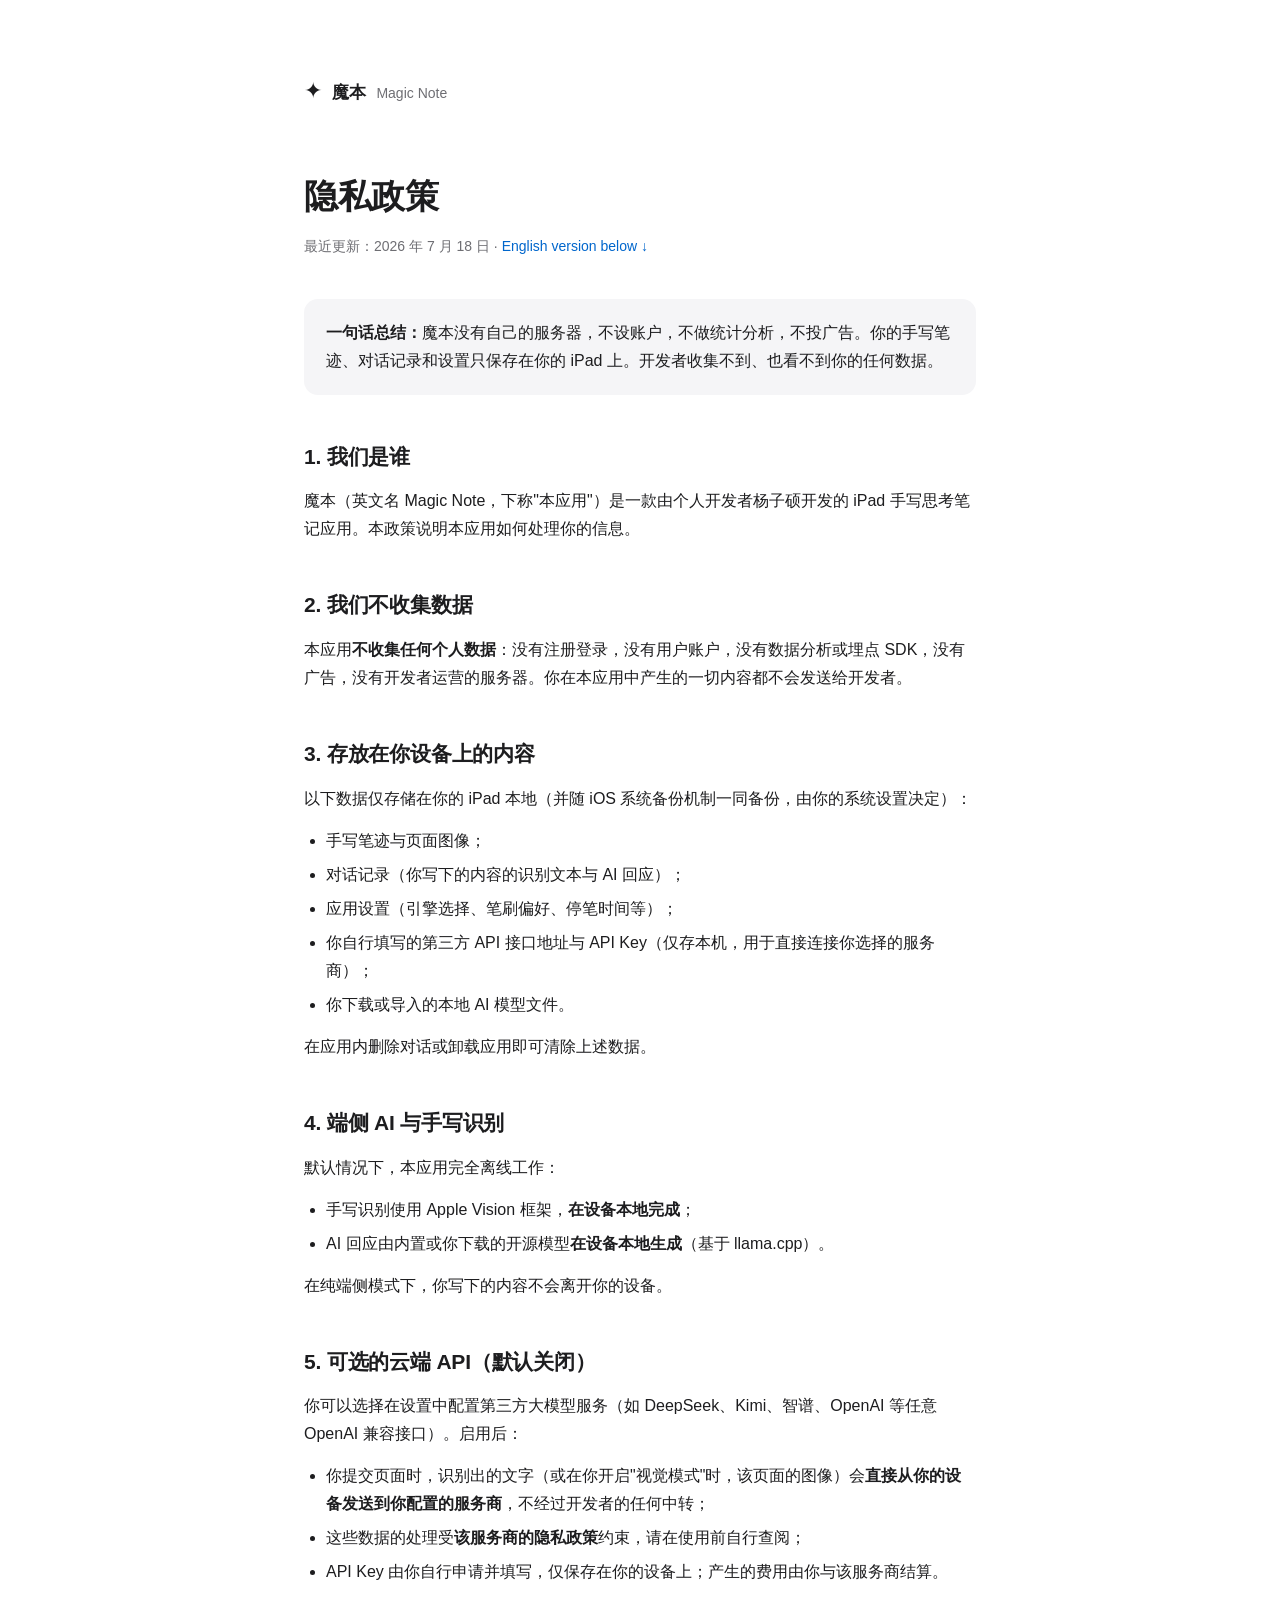
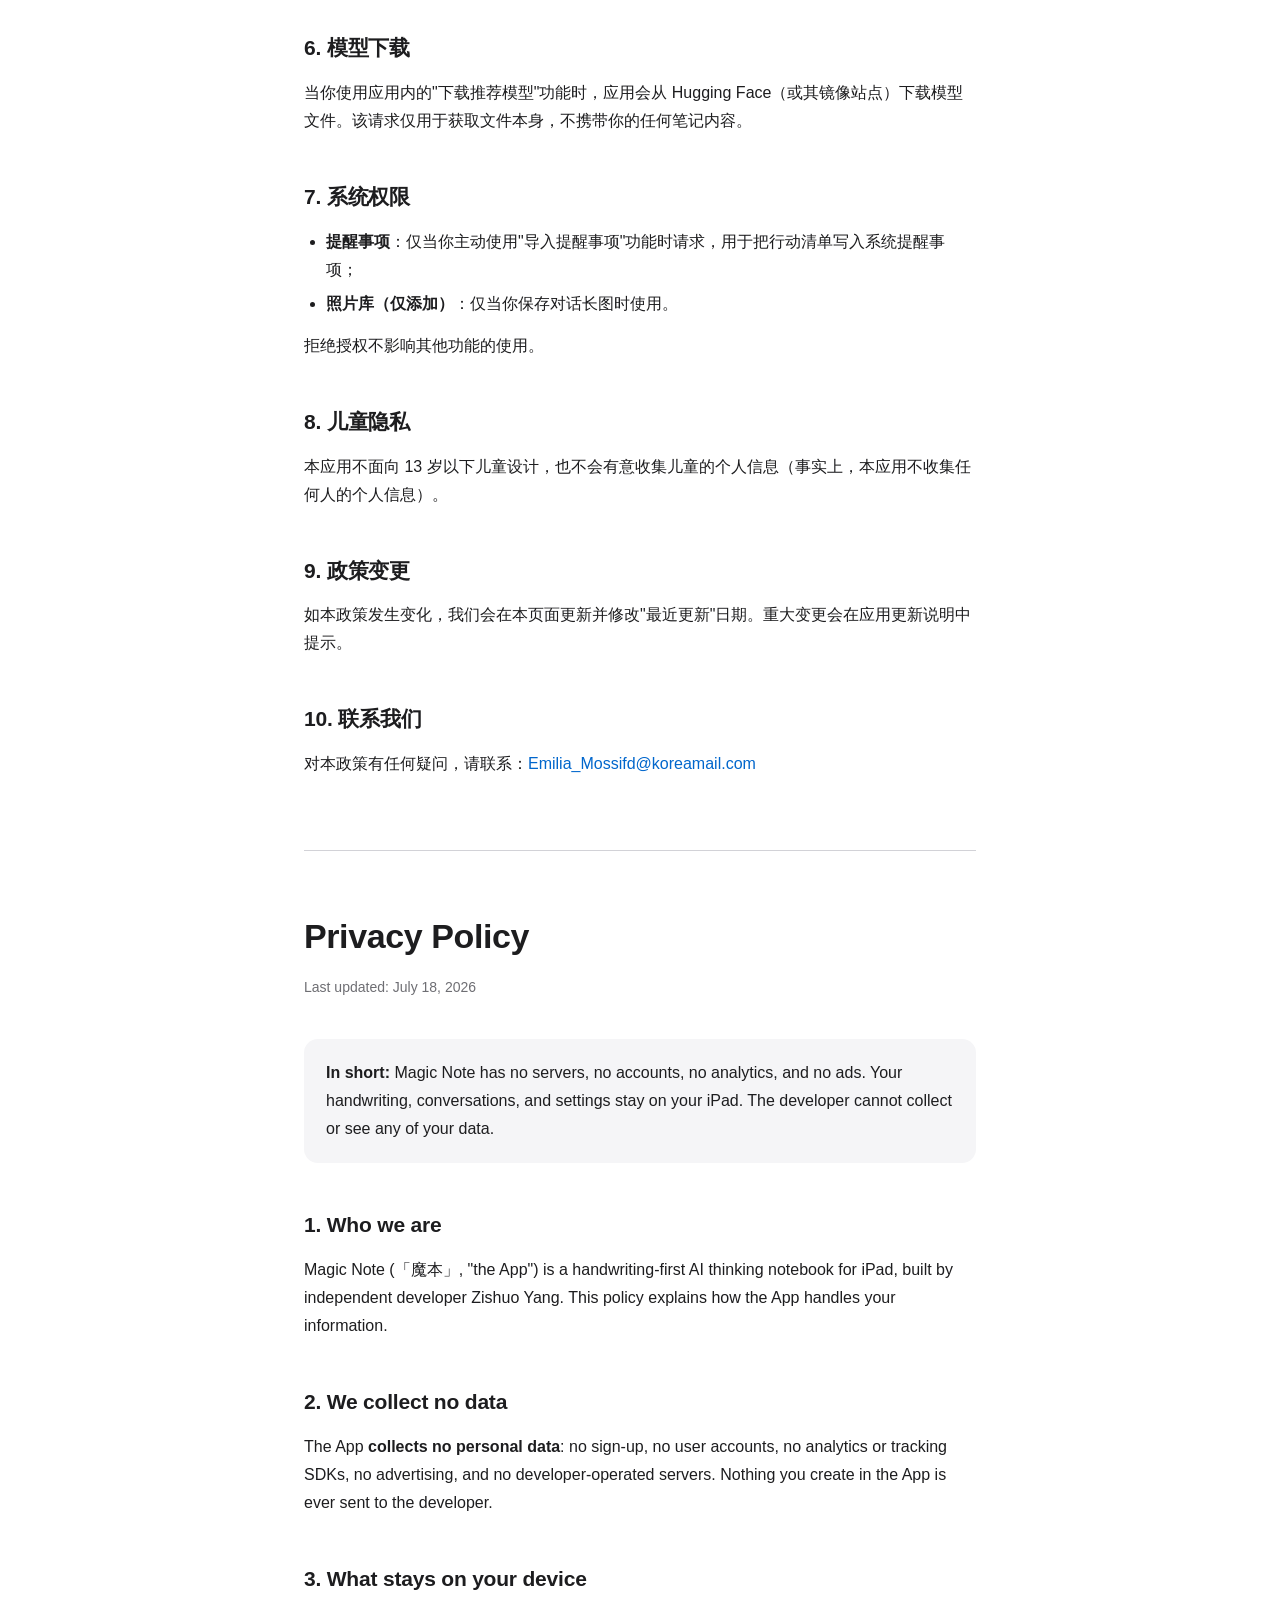
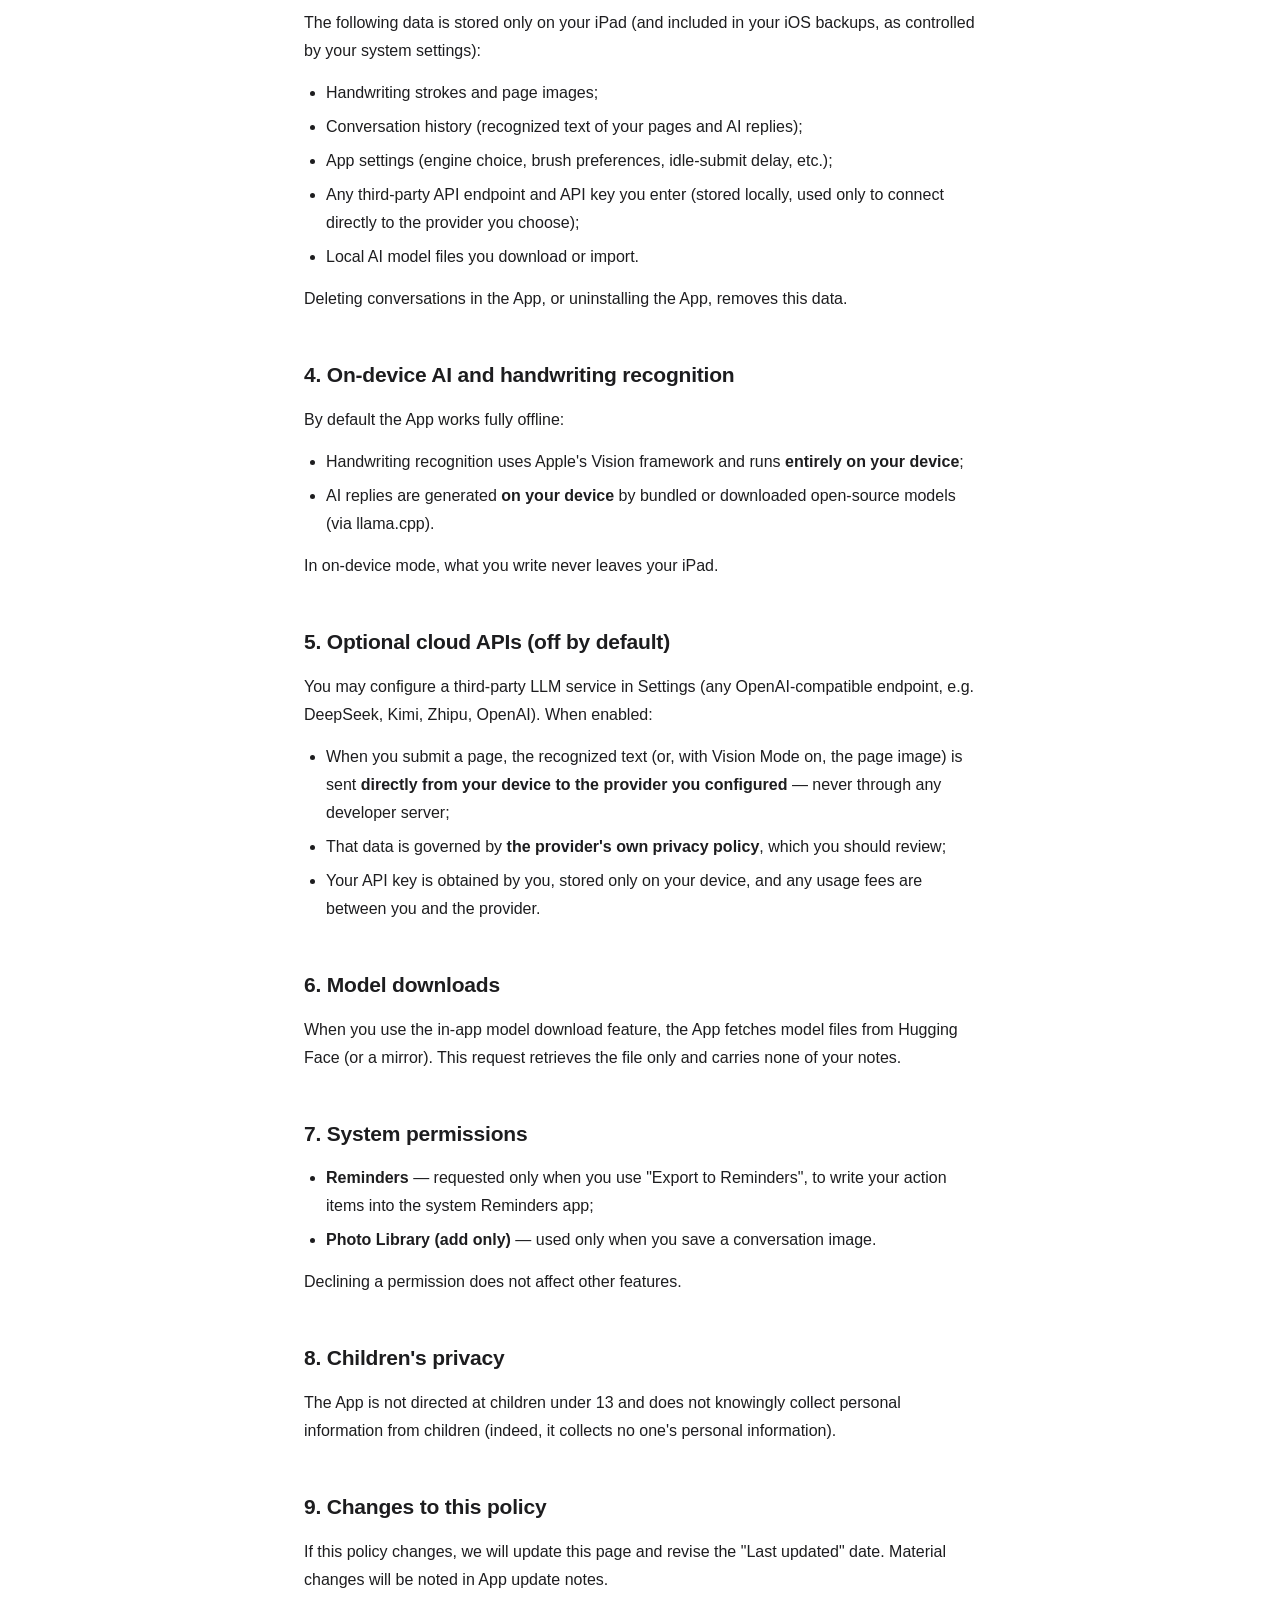
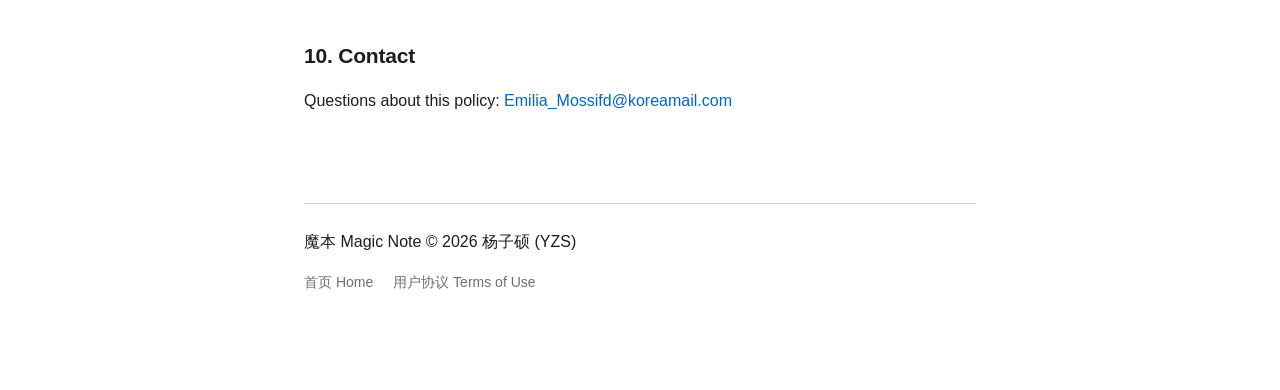
==== privacy.html @ 9b897fe8 "魔本 Magic Note 隐私政策与用户协议页面" ====
<!DOCTYPE html>
<html lang="zh-Hans">
<head>
  <meta charset="UTF-8" />
  <meta name="viewport" content="width=device-width, initial-scale=1.0" />
  <title>隐私政策 · Privacy Policy — 魔本 Magic Note</title>
  <link rel="stylesheet" href="style.css" />
</head>
<body>
  <div class="wrap">
    <header class="site">
      <a class="brand" href="index.html">
        <span class="mark">✦</span>
        <span class="name">魔本</span>
        <span class="en">Magic Note</span>
      </a>
    </header>

    <!-- ============ 中文 ============ -->
    <h1>隐私政策</h1>
    <p class="updated">最近更新：2026 年 7 月 18 日 · <a href="#english">English version below ↓</a></p>

    <div class="summary">
      <p><strong>一句话总结：</strong>魔本没有自己的服务器，不设账户，不做统计分析，不投广告。你的手写笔迹、对话记录和设置只保存在你的 iPad 上。开发者收集不到、也看不到你的任何数据。</p>
    </div>

    <h2>1. 我们是谁</h2>
    <p>魔本（英文名 Magic Note，下称"本应用"）是一款由个人开发者杨子硕开发的 iPad 手写思考笔记应用。本政策说明本应用如何处理你的信息。</p>

    <h2>2. 我们不收集数据</h2>
    <p>本应用<strong>不收集任何个人数据</strong>：没有注册登录，没有用户账户，没有数据分析或埋点 SDK，没有广告，没有开发者运营的服务器。你在本应用中产生的一切内容都不会发送给开发者。</p>

    <h2>3. 存放在你设备上的内容</h2>
    <p>以下数据仅存储在你的 iPad 本地（并随 iOS 系统备份机制一同备份，由你的系统设置决定）：</p>
    <ul>
      <li>手写笔迹与页面图像；</li>
      <li>对话记录（你写下的内容的识别文本与 AI 回应）；</li>
      <li>应用设置（引擎选择、笔刷偏好、停笔时间等）；</li>
      <li>你自行填写的第三方 API 接口地址与 API Key（仅存本机，用于直接连接你选择的服务商）；</li>
      <li>你下载或导入的本地 AI 模型文件。</li>
    </ul>
    <p>在应用内删除对话或卸载应用即可清除上述数据。</p>

    <h2>4. 端侧 AI 与手写识别</h2>
    <p>默认情况下，本应用完全离线工作：</p>
    <ul>
      <li>手写识别使用 Apple Vision 框架，<strong>在设备本地完成</strong>；</li>
      <li>AI 回应由内置或你下载的开源模型<strong>在设备本地生成</strong>（基于 llama.cpp）。</li>
    </ul>
    <p>在纯端侧模式下，你写下的内容不会离开你的设备。</p>

    <h2>5. 可选的云端 API（默认关闭）</h2>
    <p>你可以选择在设置中配置第三方大模型服务（如 DeepSeek、Kimi、智谱、OpenAI 等任意 OpenAI 兼容接口）。启用后：</p>
    <ul>
      <li>你提交页面时，识别出的文字（或在你开启"视觉模式"时，该页面的图像）会<strong>直接从你的设备发送到你配置的服务商</strong>，不经过开发者的任何中转；</li>
      <li>这些数据的处理受<strong>该服务商的隐私政策</strong>约束，请在使用前自行查阅；</li>
      <li>API Key 由你自行申请并填写，仅保存在你的设备上；产生的费用由你与该服务商结算。</li>
    </ul>

    <h2>6. 模型下载</h2>
    <p>当你使用应用内的"下载推荐模型"功能时，应用会从 Hugging Face（或其镜像站点）下载模型文件。该请求仅用于获取文件本身，不携带你的任何笔记内容。</p>

    <h2>7. 系统权限</h2>
    <ul>
      <li><strong>提醒事项</strong>：仅当你主动使用"导入提醒事项"功能时请求，用于把行动清单写入系统提醒事项；</li>
      <li><strong>照片库（仅添加）</strong>：仅当你保存对话长图时使用。</li>
    </ul>
    <p>拒绝授权不影响其他功能的使用。</p>

    <h2>8. 儿童隐私</h2>
    <p>本应用不面向 13 岁以下儿童设计，也不会有意收集儿童的个人信息（事实上，本应用不收集任何人的个人信息）。</p>

    <h2>9. 政策变更</h2>
    <p>如本政策发生变化，我们会在本页面更新并修改"最近更新"日期。重大变更会在应用更新说明中提示。</p>

    <h2>10. 联系我们</h2>
    <p>对本政策有任何疑问，请联系：<a href="mailto:Emilia_Mossifd@koreamail.com">Emilia_Mossifd@koreamail.com</a></p>

    <hr class="lang-divider" id="english" />

    <!-- ============ English ============ -->
    <h1>Privacy Policy</h1>
    <p class="updated">Last updated: July 18, 2026</p>

    <div class="summary">
      <p><strong>In short:</strong> Magic Note has no servers, no accounts, no analytics, and no ads. Your handwriting, conversations, and settings stay on your iPad. The developer cannot collect or see any of your data.</p>
    </div>

    <h2>1. Who we are</h2>
    <p>Magic Note (「魔本」, "the App") is a handwriting-first AI thinking notebook for iPad, built by independent developer Zishuo Yang. This policy explains how the App handles your information.</p>

    <h2>2. We collect no data</h2>
    <p>The App <strong>collects no personal data</strong>: no sign-up, no user accounts, no analytics or tracking SDKs, no advertising, and no developer-operated servers. Nothing you create in the App is ever sent to the developer.</p>

    <h2>3. What stays on your device</h2>
    <p>The following data is stored only on your iPad (and included in your iOS backups, as controlled by your system settings):</p>
    <ul>
      <li>Handwriting strokes and page images;</li>
      <li>Conversation history (recognized text of your pages and AI replies);</li>
      <li>App settings (engine choice, brush preferences, idle-submit delay, etc.);</li>
      <li>Any third-party API endpoint and API key you enter (stored locally, used only to connect directly to the provider you choose);</li>
      <li>Local AI model files you download or import.</li>
    </ul>
    <p>Deleting conversations in the App, or uninstalling the App, removes this data.</p>

    <h2>4. On-device AI and handwriting recognition</h2>
    <p>By default the App works fully offline:</p>
    <ul>
      <li>Handwriting recognition uses Apple's Vision framework and runs <strong>entirely on your device</strong>;</li>
      <li>AI replies are generated <strong>on your device</strong> by bundled or downloaded open-source models (via llama.cpp).</li>
    </ul>
    <p>In on-device mode, what you write never leaves your iPad.</p>

    <h2>5. Optional cloud APIs (off by default)</h2>
    <p>You may configure a third-party LLM service in Settings (any OpenAI-compatible endpoint, e.g. DeepSeek, Kimi, Zhipu, OpenAI). When enabled:</p>
    <ul>
      <li>When you submit a page, the recognized text (or, with Vision Mode on, the page image) is sent <strong>directly from your device to the provider you configured</strong> — never through any developer server;</li>
      <li>That data is governed by <strong>the provider's own privacy policy</strong>, which you should review;</li>
      <li>Your API key is obtained by you, stored only on your device, and any usage fees are between you and the provider.</li>
    </ul>

    <h2>6. Model downloads</h2>
    <p>When you use the in-app model download feature, the App fetches model files from Hugging Face (or a mirror). This request retrieves the file only and carries none of your notes.</p>

    <h2>7. System permissions</h2>
    <ul>
      <li><strong>Reminders</strong> — requested only when you use "Export to Reminders", to write your action items into the system Reminders app;</li>
      <li><strong>Photo Library (add only)</strong> — used only when you save a conversation image.</li>
    </ul>
    <p>Declining a permission does not affect other features.</p>

    <h2>8. Children's privacy</h2>
    <p>The App is not directed at children under 13 and does not knowingly collect personal information from children (indeed, it collects no one's personal information).</p>

    <h2>9. Changes to this policy</h2>
    <p>If this policy changes, we will update this page and revise the "Last updated" date. Material changes will be noted in App update notes.</p>

    <h2>10. Contact</h2>
    <p>Questions about this policy: <a href="mailto:Emilia_Mossifd@koreamail.com">Emilia_Mossifd@koreamail.com</a></p>

    <footer class="site">
      <p>魔本 Magic Note © 2026 杨子硕 (YZS)</p>
      <nav class="pages">
        <a href="index.html">首页 Home</a>
        <a href="terms.html">用户协议 Terms of Use</a>
      </nav>
    </footer>
  </div>
</body>
</html>
---- style.css ----
:root {
  --ink: #1d1d1f;
  --secondary: #6e6e73;
  --hairline: #d2d2d7;
  --accent: #0066cc;
  --paper: #ffffff;
}

* { margin: 0; padding: 0; box-sizing: border-box; }

body {
  font-family: -apple-system, BlinkMacSystemFont, "SF Pro Text", "PingFang SC",
    "Hiragino Sans GB", "Segoe UI", Roboto, "Helvetica Neue", Arial, sans-serif;
  background: var(--paper);
  color: var(--ink);
  line-height: 1.75;
  -webkit-font-smoothing: antialiased;
}

.wrap {
  max-width: 720px;
  margin: 0 auto;
  padding: 48px 24px 96px;
}

header.site {
  padding-top: 24px;
  margin-bottom: 56px;
}

.brand {
  display: flex;
  align-items: baseline;
  gap: 10px;
  text-decoration: none;
  color: var(--ink);
}

.brand .mark { font-size: 22px; }

.brand .name {
  font-size: 17px;
  font-weight: 600;
  letter-spacing: 0.2px;
}

.brand .en {
  font-size: 14px;
  color: var(--secondary);
  font-weight: 400;
}

h1 {
  font-size: 34px;
  font-weight: 700;
  letter-spacing: -0.4px;
  margin-bottom: 8px;
}

.updated {
  color: var(--secondary);
  font-size: 14px;
  margin-bottom: 40px;
}

h2 {
  font-size: 21px;
  font-weight: 600;
  margin: 44px 0 12px;
  letter-spacing: -0.2px;
}

h3 {
  font-size: 17px;
  font-weight: 600;
  margin: 28px 0 8px;
}

p, li { font-size: 16px; color: var(--ink); }

p { margin-bottom: 14px; }

ul, ol { padding-left: 22px; margin-bottom: 14px; }

li { margin-bottom: 6px; }

a { color: var(--accent); text-decoration: none; }
a:hover { text-decoration: underline; }

.lang-divider {
  margin: 72px 0 56px;
  border: none;
  border-top: 1px solid var(--hairline);
  position: relative;
}

.summary {
  background: #f5f5f7;
  border-radius: 14px;
  padding: 20px 22px;
  margin: 24px 0 8px;
}

.summary p { margin-bottom: 6px; }
.summary p:last-child { margin-bottom: 0; }

footer.site {
  margin-top: 88px;
  padding-top: 24px;
  border-top: 1px solid var(--hairline);
  color: var(--secondary);
  font-size: 13px;
}

footer.site a { color: var(--secondary); }

nav.pages {
  display: flex;
  gap: 20px;
  margin-top: 14px;
  font-size: 14px;
}

.card-list { list-style: none; padding: 0; margin-top: 32px; }

.card-list li {
  border: 1px solid var(--hairline);
  border-radius: 14px;
  margin-bottom: 16px;
}

.card-list a {
  display: block;
  padding: 22px 24px;
  color: var(--ink);
}

.card-list a:hover { text-decoration: none; background: #f5f5f7; border-radius: 14px; }

.card-list .title { font-size: 18px; font-weight: 600; }

.card-list .sub { font-size: 14px; color: var(--secondary); margin-top: 2px; }
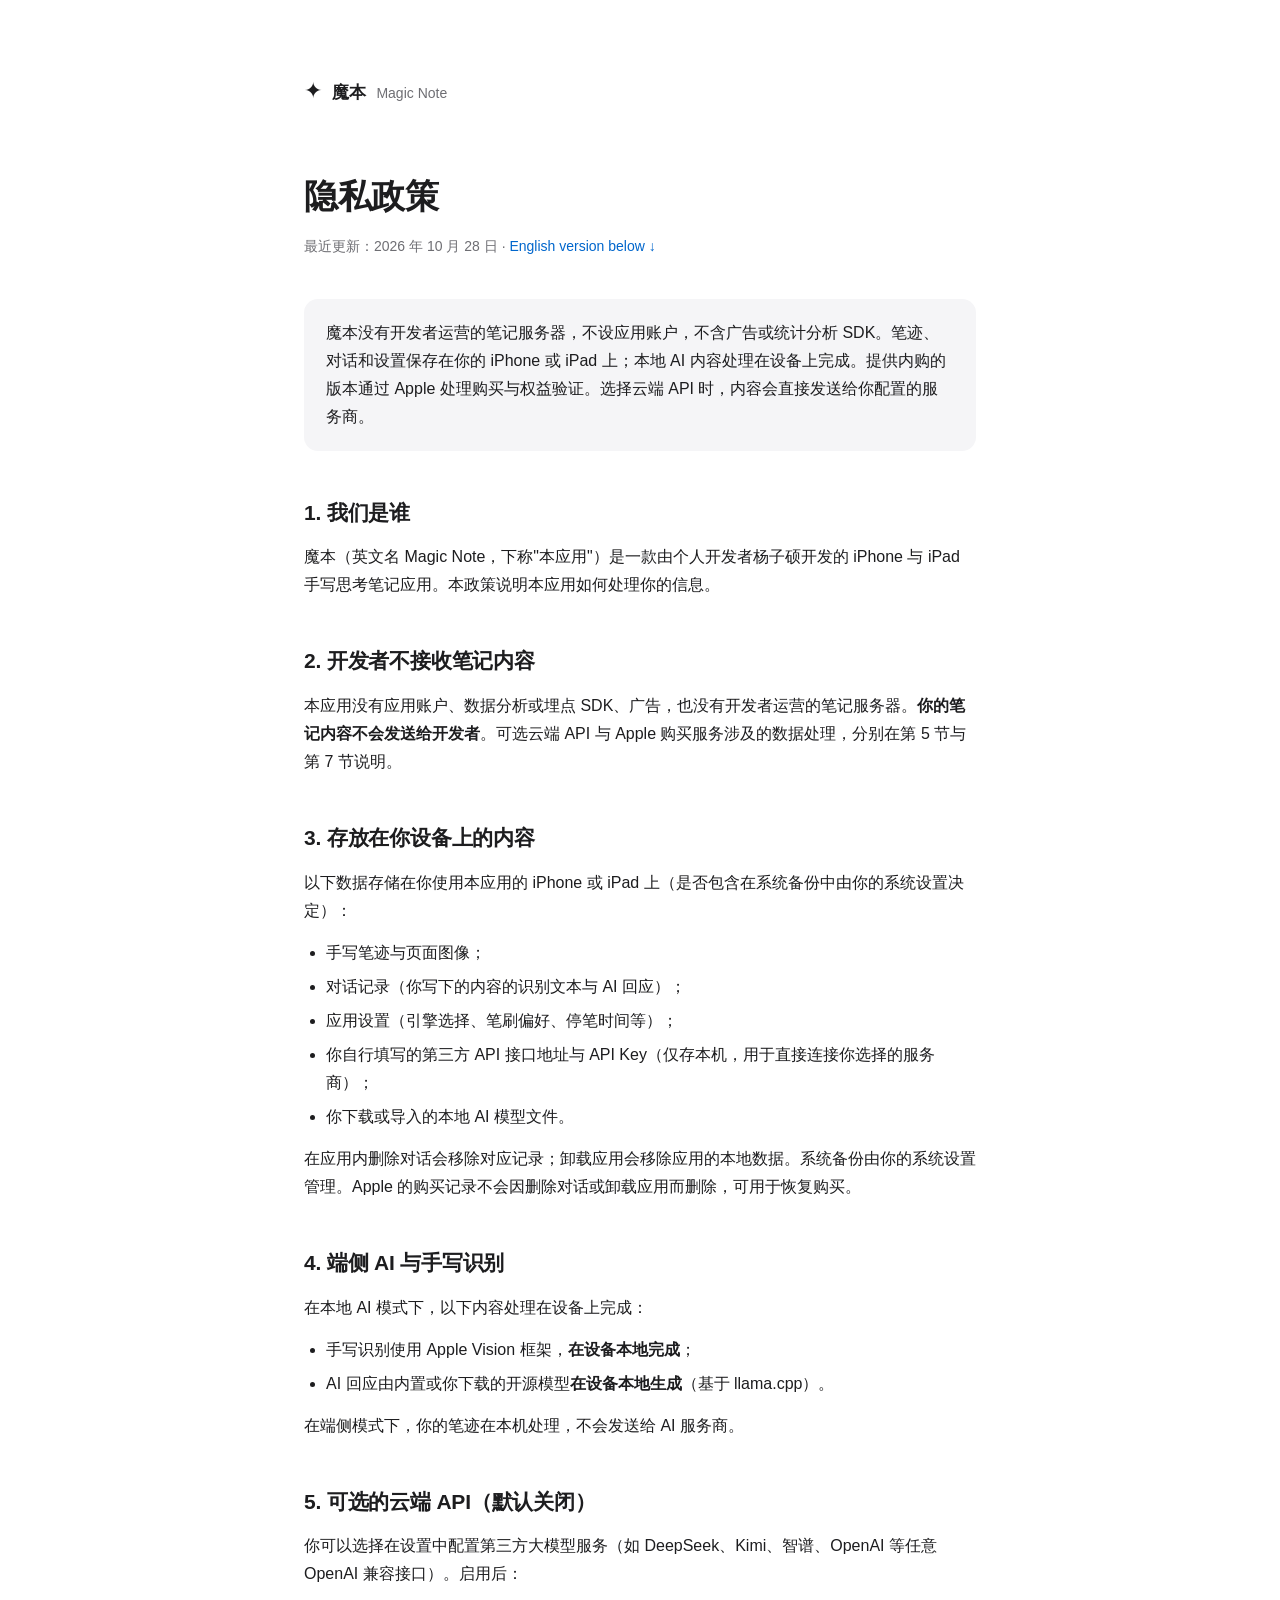
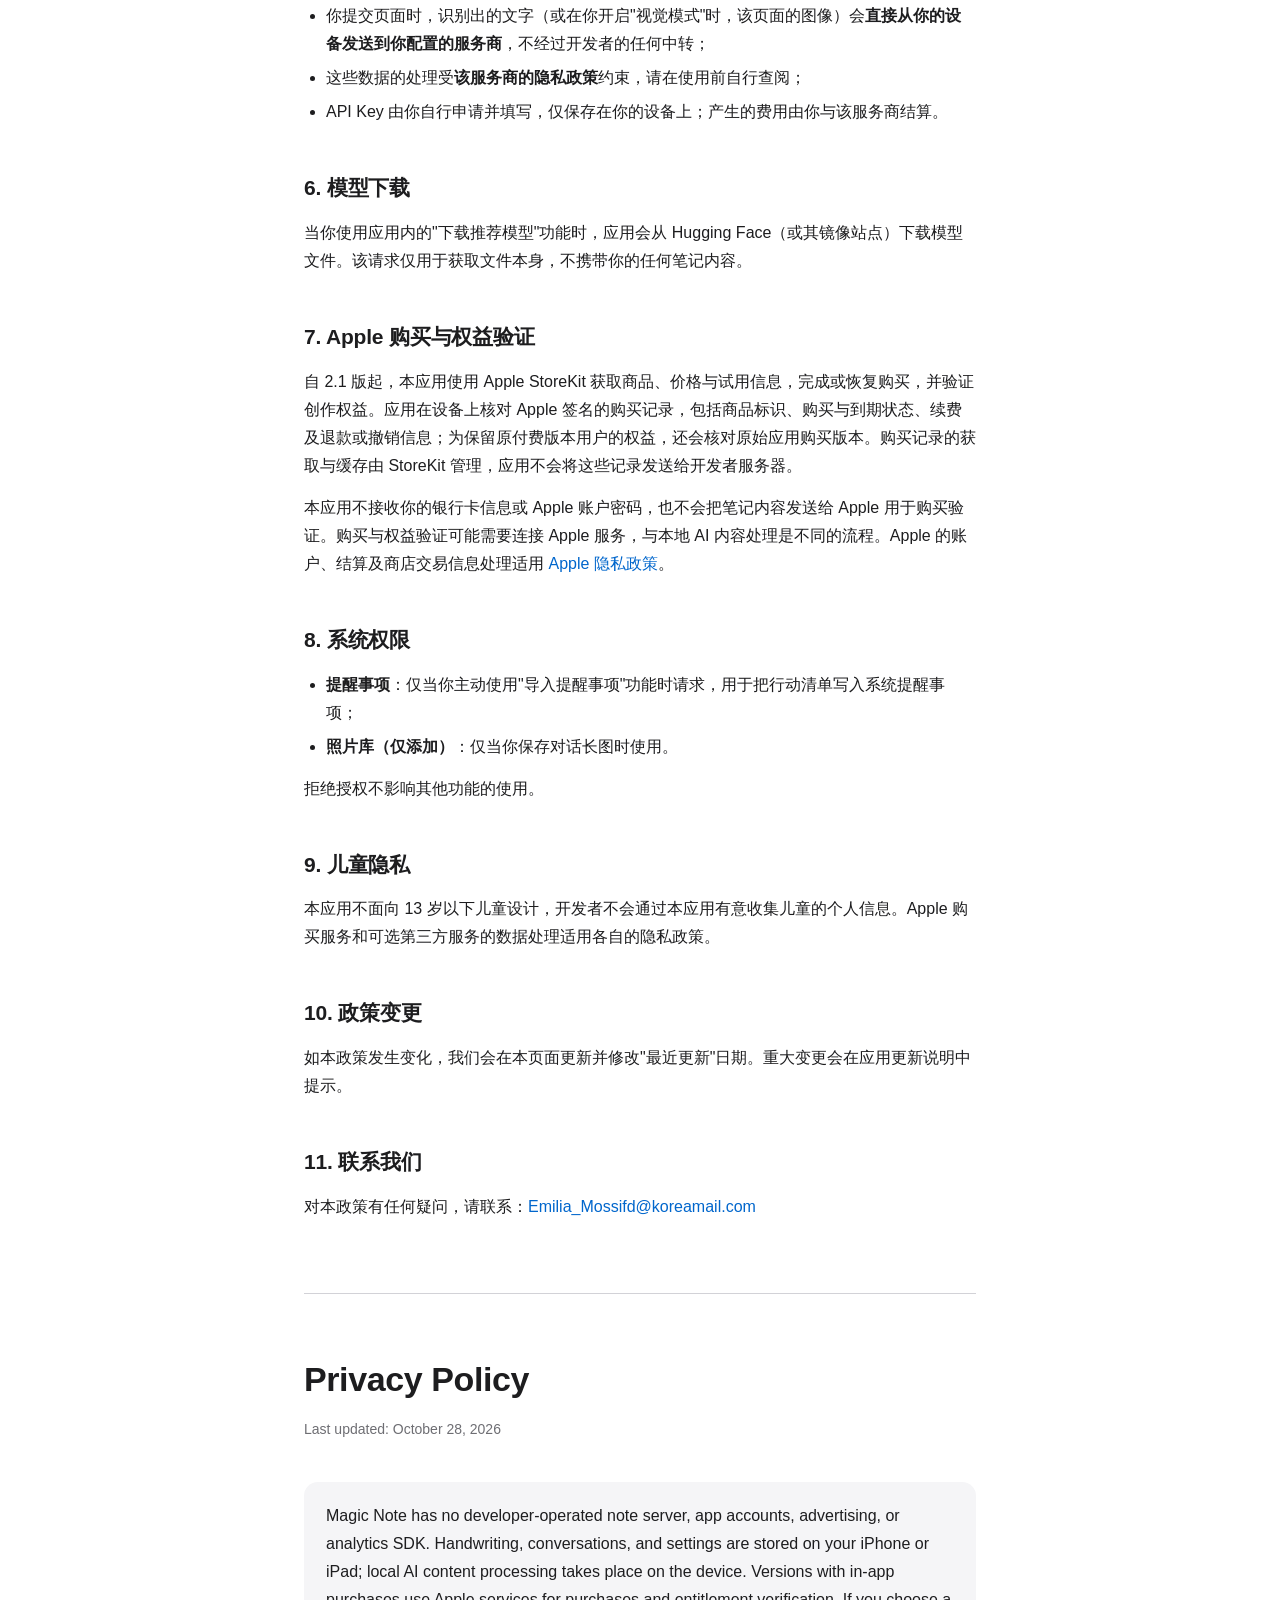
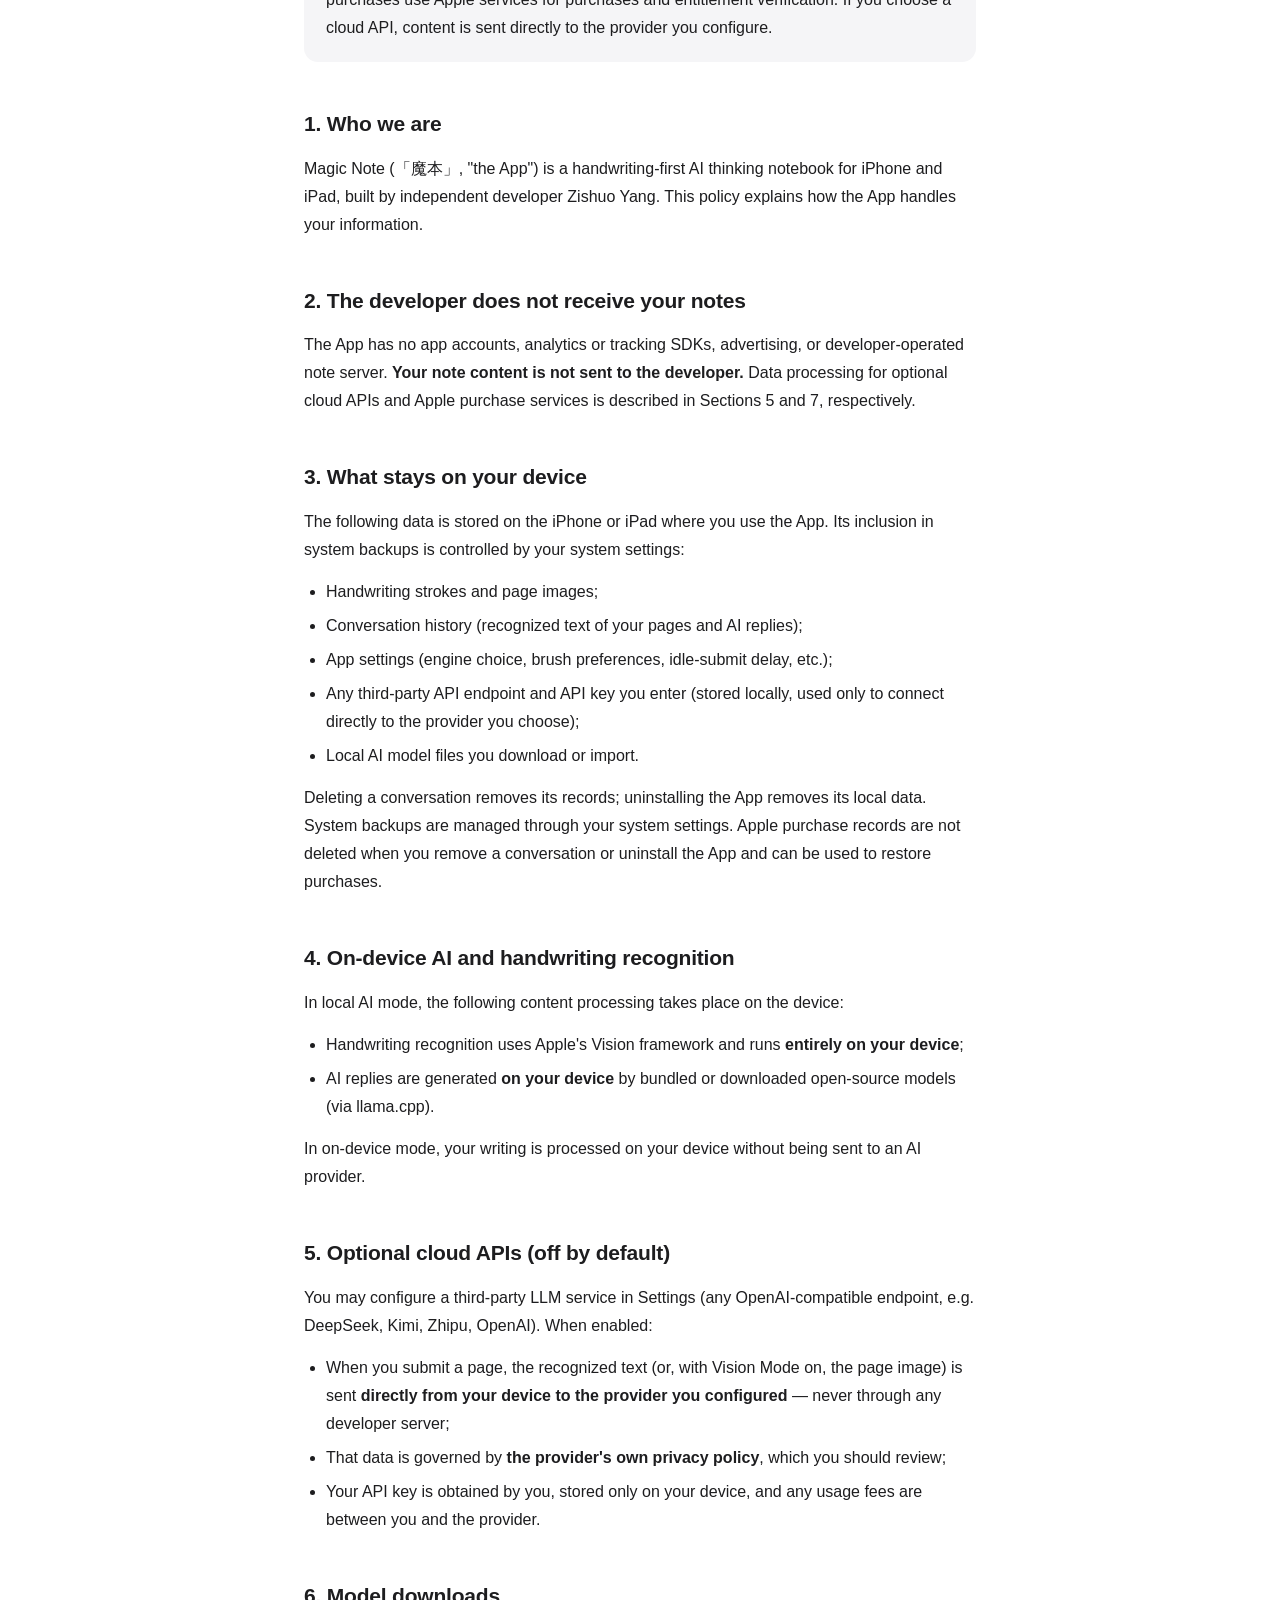
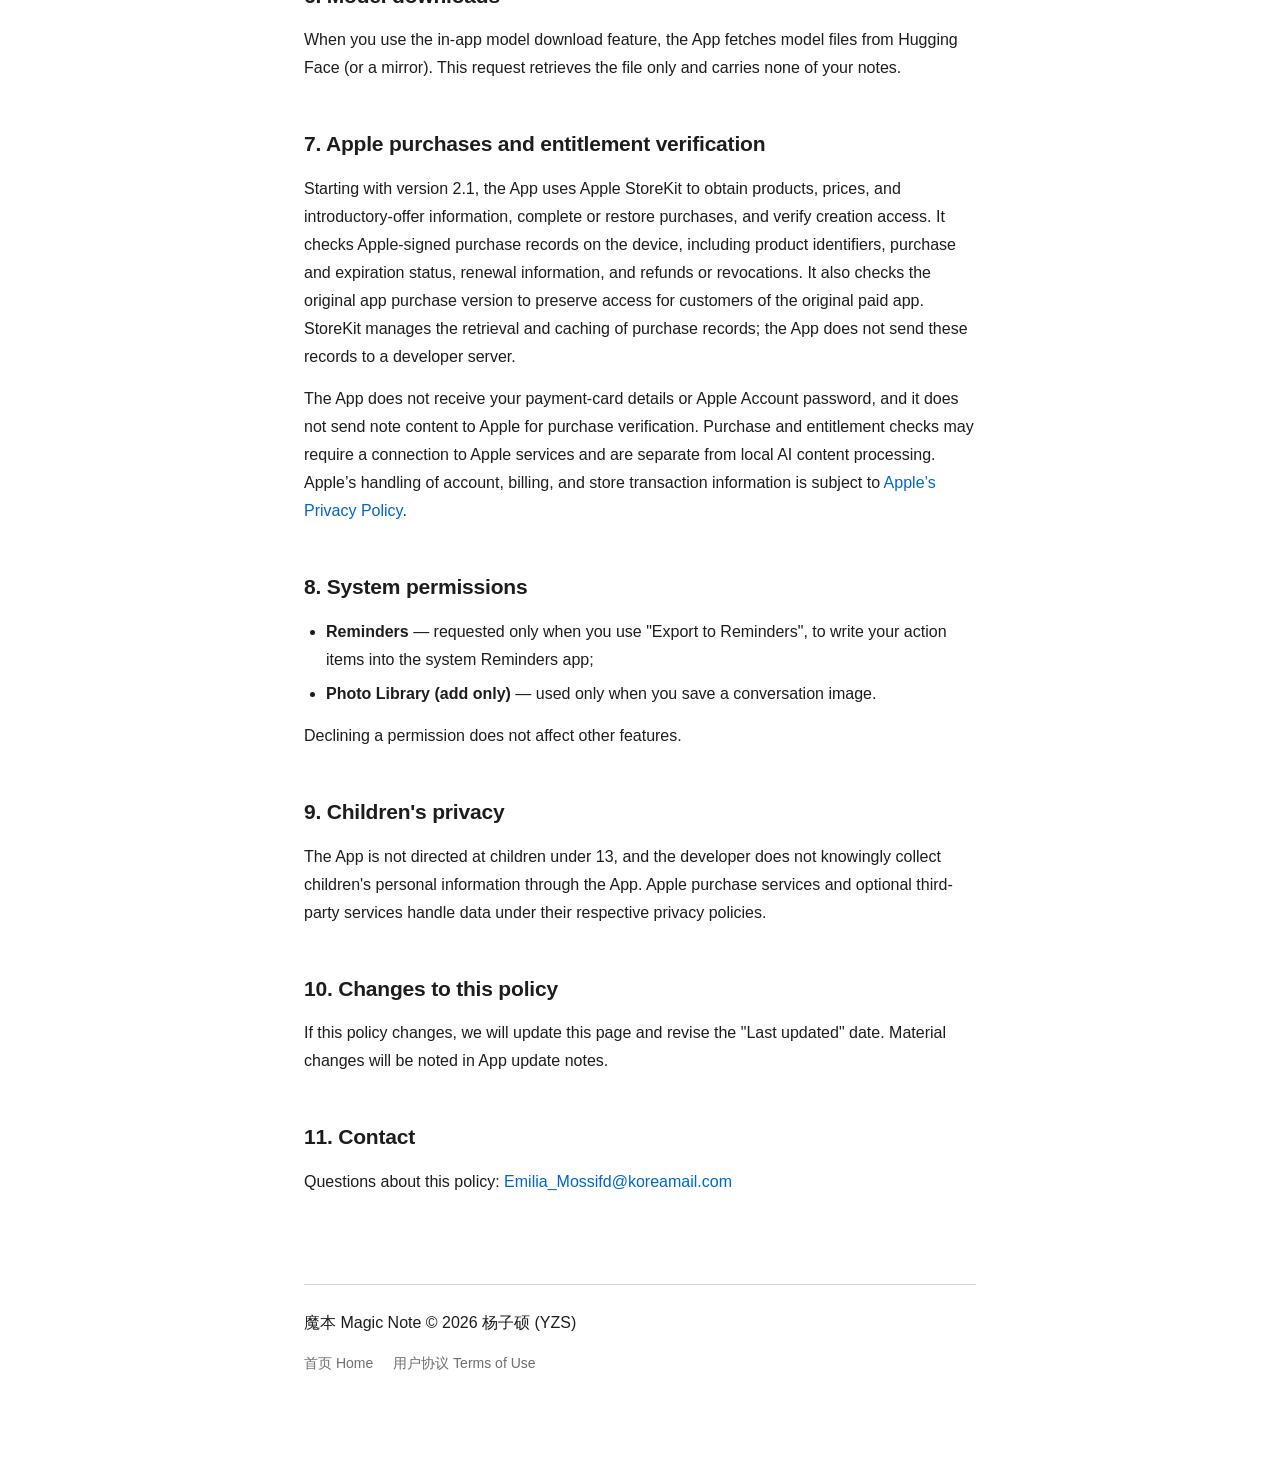
==== commit 67e5e890: "Update purchase privacy disclosures for Magic Note 2.1" ====
--- a/privacy.html
+++ b/privacy.html
@@ -18,20 +18,20 @@
 
     <!-- ============ 中文 ============ -->
     <h1>隐私政策</h1>
-    <p class="updated">最近更新：2026 年 7 月 18 日 · <a href="#english">English version below ↓</a></p>
+    <p class="updated">最近更新：2026 年 10 月 28 日 · <a href="#english">English version below ↓</a></p>
 
     <div class="summary">
-      <p><strong>一句话总结：</strong>魔本没有自己的服务器，不设账户，不做统计分析，不投广告。你的手写笔迹、对话记录和设置只保存在你的 iPad 上。开发者收集不到、也看不到你的任何数据。</p>
+      <p>魔本没有开发者运营的笔记服务器，不设应用账户，不含广告或统计分析 SDK。笔迹、对话和设置保存在你的 iPhone 或 iPad 上；本地 AI 内容处理在设备上完成。提供内购的版本通过 Apple 处理购买与权益验证。选择云端 API 时，内容会直接发送给你配置的服务商。</p>
     </div>
 
     <h2>1. 我们是谁</h2>
-    <p>魔本（英文名 Magic Note，下称"本应用"）是一款由个人开发者杨子硕开发的 iPad 手写思考笔记应用。本政策说明本应用如何处理你的信息。</p>
+    <p>魔本（英文名 Magic Note，下称"本应用"）是一款由个人开发者杨子硕开发的 iPhone 与 iPad 手写思考笔记应用。本政策说明本应用如何处理你的信息。</p>
 
-    <h2>2. 我们不收集数据</h2>
-    <p>本应用<strong>不收集任何个人数据</strong>：没有注册登录，没有用户账户，没有数据分析或埋点 SDK，没有广告，没有开发者运营的服务器。你在本应用中产生的一切内容都不会发送给开发者。</p>
+    <h2>2. 开发者不接收笔记内容</h2>
+    <p>本应用没有应用账户、数据分析或埋点 SDK、广告，也没有开发者运营的笔记服务器。<strong>你的笔记内容不会发送给开发者</strong>。可选云端 API 与 Apple 购买服务涉及的数据处理，分别在第 5 节与第 7 节说明。</p>
 
     <h2>3. 存放在你设备上的内容</h2>
-    <p>以下数据仅存储在你的 iPad 本地（并随 iOS 系统备份机制一同备份，由你的系统设置决定）：</p>
+    <p>以下数据存储在你使用本应用的 iPhone 或 iPad 上（是否包含在系统备份中由你的系统设置决定）：</p>
     <ul>
       <li>手写笔迹与页面图像；</li>
       <li>对话记录（你写下的内容的识别文本与 AI 回应）；</li>
@@ -39,15 +39,15 @@
       <li>你自行填写的第三方 API 接口地址与 API Key（仅存本机，用于直接连接你选择的服务商）；</li>
       <li>你下载或导入的本地 AI 模型文件。</li>
     </ul>
-    <p>在应用内删除对话或卸载应用即可清除上述数据。</p>
+    <p>在应用内删除对话会移除对应记录；卸载应用会移除应用的本地数据。系统备份由你的系统设置管理。Apple 的购买记录不会因删除对话或卸载应用而删除，可用于恢复购买。</p>
 
     <h2>4. 端侧 AI 与手写识别</h2>
-    <p>默认情况下，本应用完全离线工作：</p>
+    <p>在本地 AI 模式下，以下内容处理在设备上完成：</p>
     <ul>
       <li>手写识别使用 Apple Vision 框架，<strong>在设备本地完成</strong>；</li>
       <li>AI 回应由内置或你下载的开源模型<strong>在设备本地生成</strong>（基于 llama.cpp）。</li>
     </ul>
-    <p>在纯端侧模式下，你写下的内容不会离开你的设备。</p>
+    <p>在端侧模式下，你的笔迹在本机处理，不会发送给 AI 服务商。</p>
 
     <h2>5. 可选的云端 API（默认关闭）</h2>
     <p>你可以选择在设置中配置第三方大模型服务（如 DeepSeek、Kimi、智谱、OpenAI 等任意 OpenAI 兼容接口）。启用后：</p>
@@ -60,40 +60,44 @@
     <h2>6. 模型下载</h2>
     <p>当你使用应用内的"下载推荐模型"功能时，应用会从 Hugging Face（或其镜像站点）下载模型文件。该请求仅用于获取文件本身，不携带你的任何笔记内容。</p>
 
-    <h2>7. 系统权限</h2>
+    <h2>7. Apple 购买与权益验证</h2>
+    <p>自 2.1 版起，本应用使用 Apple StoreKit 获取商品、价格与试用信息，完成或恢复购买，并验证创作权益。应用在设备上核对 Apple 签名的购买记录，包括商品标识、购买与到期状态、续费及退款或撤销信息；为保留原付费版本用户的权益，还会核对原始应用购买版本。购买记录的获取与缓存由 StoreKit 管理，应用不会将这些记录发送给开发者服务器。</p>
+    <p>本应用不接收你的银行卡信息或 Apple 账户密码，也不会把笔记内容发送给 Apple 用于购买验证。购买与权益验证可能需要连接 Apple 服务，与本地 AI 内容处理是不同的流程。Apple 的账户、结算及商店交易信息处理适用 <a href="https://www.apple.com/legal/privacy/">Apple 隐私政策</a>。</p>
+
+    <h2>8. 系统权限</h2>
     <ul>
       <li><strong>提醒事项</strong>：仅当你主动使用"导入提醒事项"功能时请求，用于把行动清单写入系统提醒事项；</li>
       <li><strong>照片库（仅添加）</strong>：仅当你保存对话长图时使用。</li>
     </ul>
     <p>拒绝授权不影响其他功能的使用。</p>
 
-    <h2>8. 儿童隐私</h2>
-    <p>本应用不面向 13 岁以下儿童设计，也不会有意收集儿童的个人信息（事实上，本应用不收集任何人的个人信息）。</p>
+    <h2>9. 儿童隐私</h2>
+    <p>本应用不面向 13 岁以下儿童设计，开发者不会通过本应用有意收集儿童的个人信息。Apple 购买服务和可选第三方服务的数据处理适用各自的隐私政策。</p>
 
-    <h2>9. 政策变更</h2>
+    <h2>10. 政策变更</h2>
     <p>如本政策发生变化，我们会在本页面更新并修改"最近更新"日期。重大变更会在应用更新说明中提示。</p>
 
-    <h2>10. 联系我们</h2>
+    <h2>11. 联系我们</h2>
     <p>对本政策有任何疑问，请联系：<a href="mailto:Emilia_Mossifd@koreamail.com">Emilia_Mossifd@koreamail.com</a></p>
 
     <hr class="lang-divider" id="english" />
 
     <!-- ============ English ============ -->
     <h1>Privacy Policy</h1>
-    <p class="updated">Last updated: July 18, 2026</p>
+    <p class="updated">Last updated: October 28, 2026</p>
 
     <div class="summary">
-      <p><strong>In short:</strong> Magic Note has no servers, no accounts, no analytics, and no ads. Your handwriting, conversations, and settings stay on your iPad. The developer cannot collect or see any of your data.</p>
+      <p>Magic Note has no developer-operated note server, app accounts, advertising, or analytics SDK. Handwriting, conversations, and settings are stored on your iPhone or iPad; local AI content processing takes place on the device. Versions with in-app purchases use Apple services for purchases and entitlement verification. If you choose a cloud API, content is sent directly to the provider you configure.</p>
     </div>
 
     <h2>1. Who we are</h2>
-    <p>Magic Note (「魔本」, "the App") is a handwriting-first AI thinking notebook for iPad, built by independent developer Zishuo Yang. This policy explains how the App handles your information.</p>
+    <p>Magic Note (「魔本」, "the App") is a handwriting-first AI thinking notebook for iPhone and iPad, built by independent developer Zishuo Yang. This policy explains how the App handles your information.</p>
 
-    <h2>2. We collect no data</h2>
-    <p>The App <strong>collects no personal data</strong>: no sign-up, no user accounts, no analytics or tracking SDKs, no advertising, and no developer-operated servers. Nothing you create in the App is ever sent to the developer.</p>
+    <h2>2. The developer does not receive your notes</h2>
+    <p>The App has no app accounts, analytics or tracking SDKs, advertising, or developer-operated note server. <strong>Your note content is not sent to the developer.</strong> Data processing for optional cloud APIs and Apple purchase services is described in Sections 5 and 7, respectively.</p>
 
     <h2>3. What stays on your device</h2>
-    <p>The following data is stored only on your iPad (and included in your iOS backups, as controlled by your system settings):</p>
+    <p>The following data is stored on the iPhone or iPad where you use the App. Its inclusion in system backups is controlled by your system settings:</p>
     <ul>
       <li>Handwriting strokes and page images;</li>
       <li>Conversation history (recognized text of your pages and AI replies);</li>
@@ -101,15 +105,15 @@
       <li>Any third-party API endpoint and API key you enter (stored locally, used only to connect directly to the provider you choose);</li>
       <li>Local AI model files you download or import.</li>
     </ul>
-    <p>Deleting conversations in the App, or uninstalling the App, removes this data.</p>
+    <p>Deleting a conversation removes its records; uninstalling the App removes its local data. System backups are managed through your system settings. Apple purchase records are not deleted when you remove a conversation or uninstall the App and can be used to restore purchases.</p>
 
     <h2>4. On-device AI and handwriting recognition</h2>
-    <p>By default the App works fully offline:</p>
+    <p>In local AI mode, the following content processing takes place on the device:</p>
     <ul>
       <li>Handwriting recognition uses Apple's Vision framework and runs <strong>entirely on your device</strong>;</li>
       <li>AI replies are generated <strong>on your device</strong> by bundled or downloaded open-source models (via llama.cpp).</li>
     </ul>
-    <p>In on-device mode, what you write never leaves your iPad.</p>
+    <p>In on-device mode, your writing is processed on your device without being sent to an AI provider.</p>
 
     <h2>5. Optional cloud APIs (off by default)</h2>
     <p>You may configure a third-party LLM service in Settings (any OpenAI-compatible endpoint, e.g. DeepSeek, Kimi, Zhipu, OpenAI). When enabled:</p>
@@ -122,20 +126,24 @@
     <h2>6. Model downloads</h2>
     <p>When you use the in-app model download feature, the App fetches model files from Hugging Face (or a mirror). This request retrieves the file only and carries none of your notes.</p>
 
-    <h2>7. System permissions</h2>
+    <h2>7. Apple purchases and entitlement verification</h2>
+    <p>Starting with version 2.1, the App uses Apple StoreKit to obtain products, prices, and introductory-offer information, complete or restore purchases, and verify creation access. It checks Apple-signed purchase records on the device, including product identifiers, purchase and expiration status, renewal information, and refunds or revocations. It also checks the original app purchase version to preserve access for customers of the original paid app. StoreKit manages the retrieval and caching of purchase records; the App does not send these records to a developer server.</p>
+    <p>The App does not receive your payment-card details or Apple Account password, and it does not send note content to Apple for purchase verification. Purchase and entitlement checks may require a connection to Apple services and are separate from local AI content processing. Apple’s handling of account, billing, and store transaction information is subject to <a href="https://www.apple.com/legal/privacy/">Apple’s Privacy Policy</a>.</p>
+
+    <h2>8. System permissions</h2>
     <ul>
       <li><strong>Reminders</strong> — requested only when you use "Export to Reminders", to write your action items into the system Reminders app;</li>
       <li><strong>Photo Library (add only)</strong> — used only when you save a conversation image.</li>
     </ul>
     <p>Declining a permission does not affect other features.</p>
 
-    <h2>8. Children's privacy</h2>
-    <p>The App is not directed at children under 13 and does not knowingly collect personal information from children (indeed, it collects no one's personal information).</p>
+    <h2>9. Children's privacy</h2>
+    <p>The App is not directed at children under 13, and the developer does not knowingly collect children's personal information through the App. Apple purchase services and optional third-party services handle data under their respective privacy policies.</p>
 
-    <h2>9. Changes to this policy</h2>
+    <h2>10. Changes to this policy</h2>
     <p>If this policy changes, we will update this page and revise the "Last updated" date. Material changes will be noted in App update notes.</p>
 
-    <h2>10. Contact</h2>
+    <h2>11. Contact</h2>
     <p>Questions about this policy: <a href="mailto:Emilia_Mossifd@koreamail.com">Emilia_Mossifd@koreamail.com</a></p>
 
     <footer class="site">
